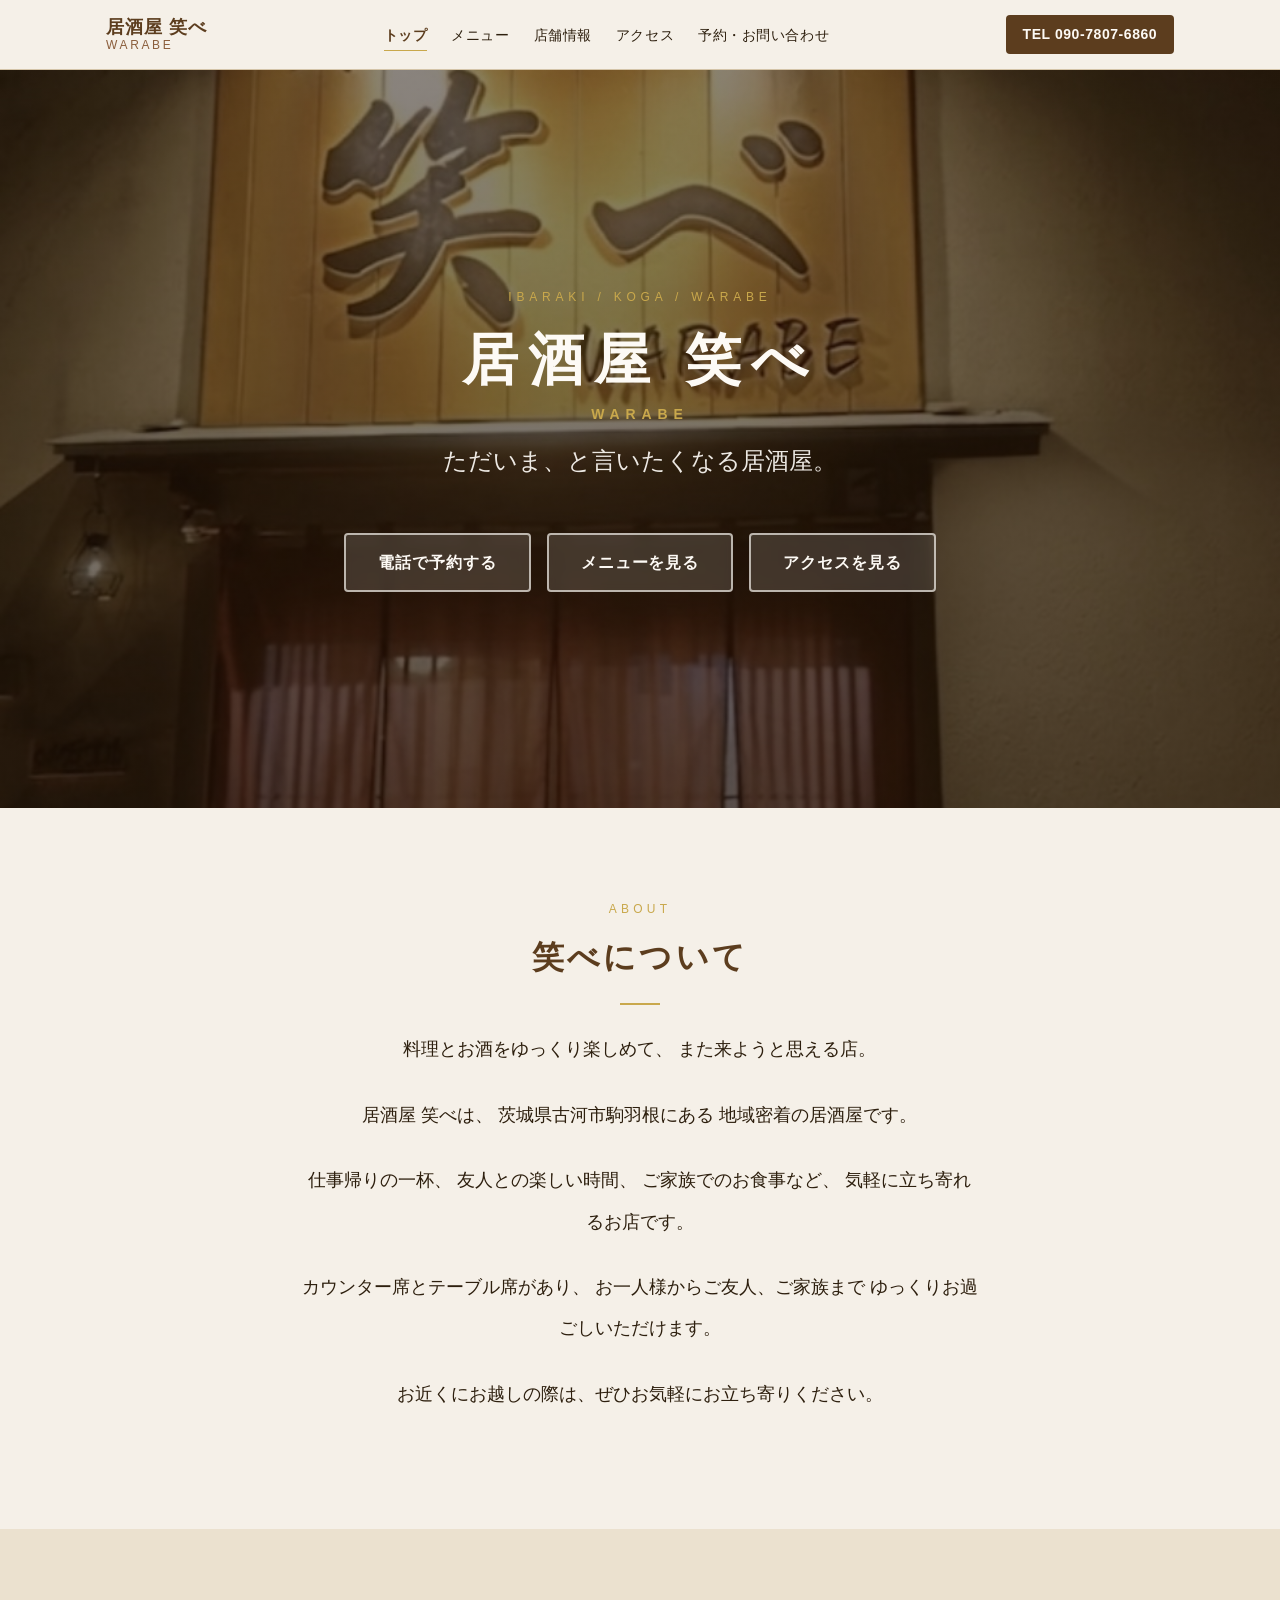
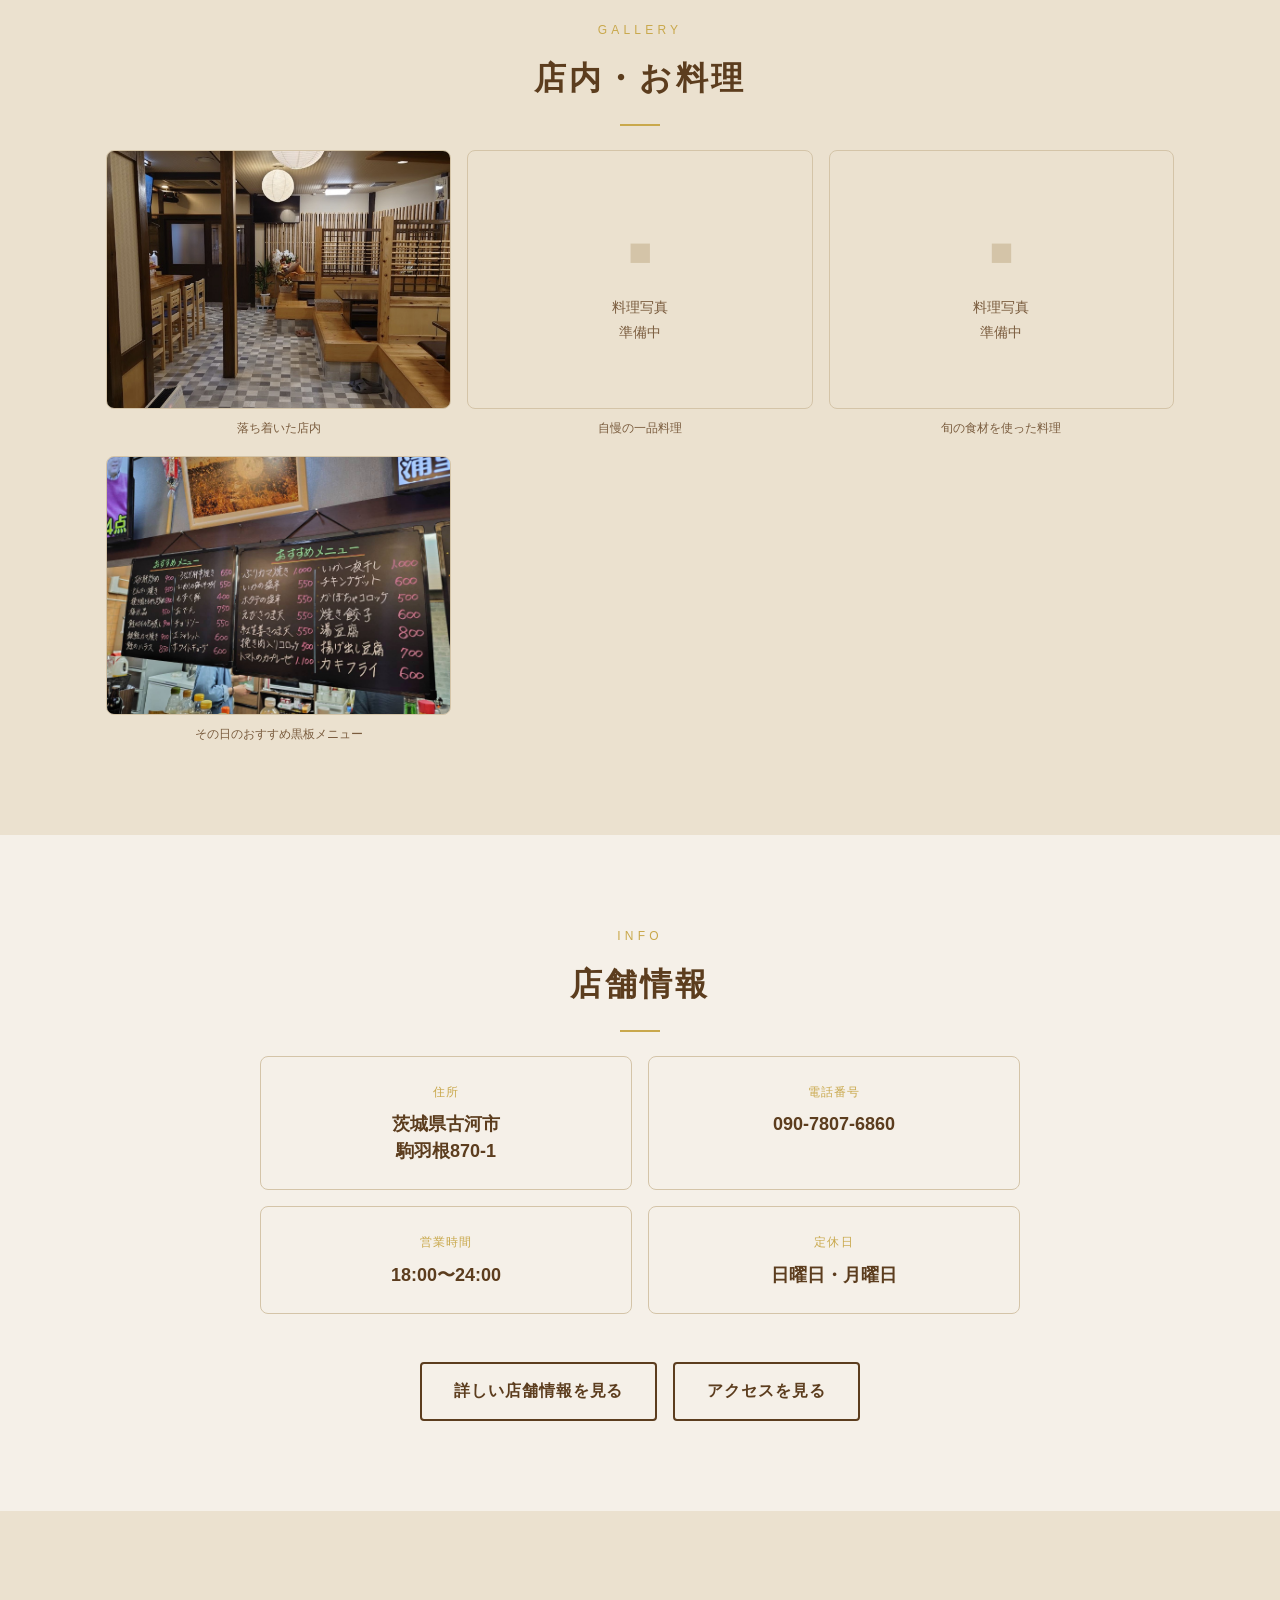
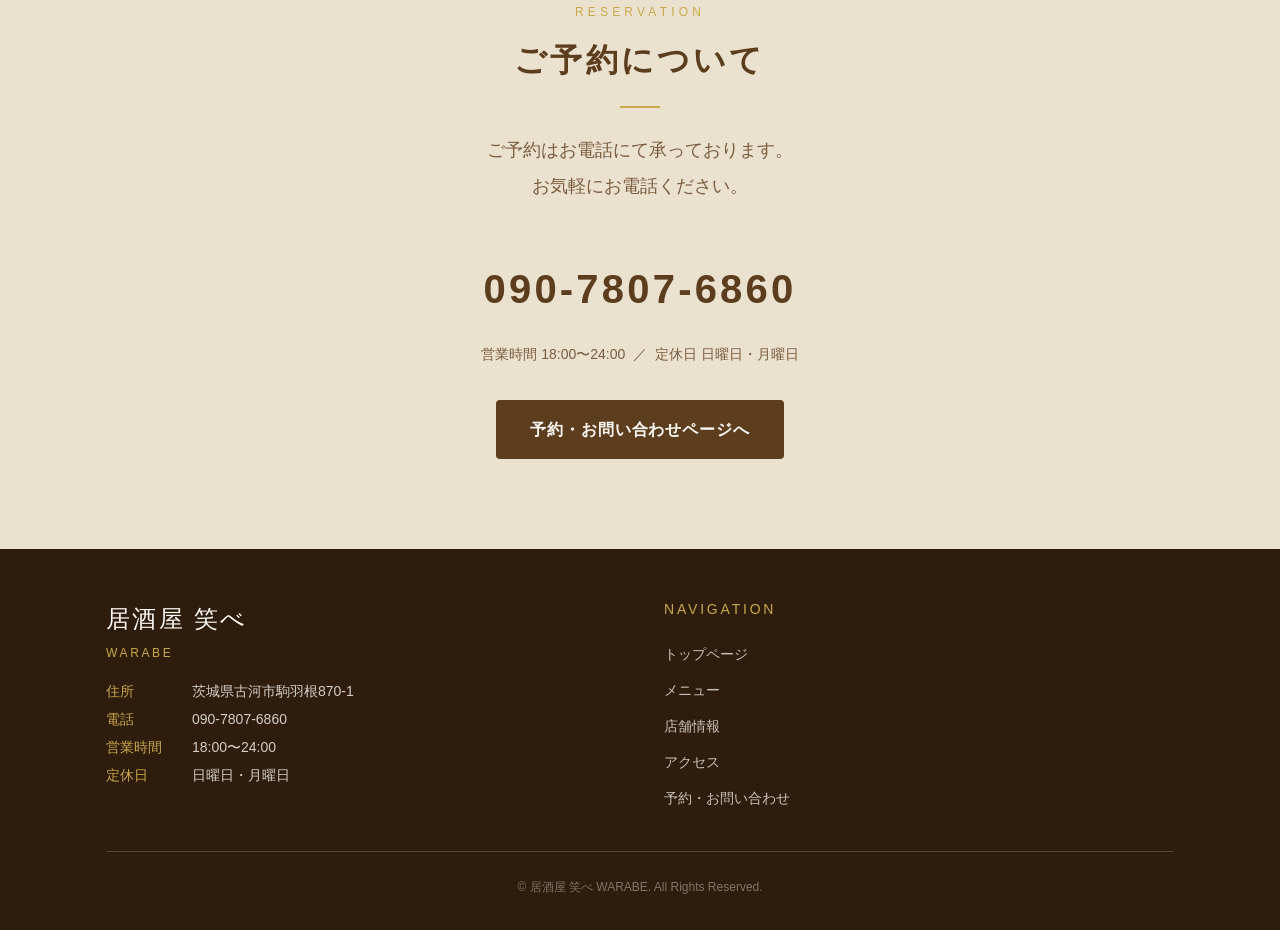
==== index.html @ 9359beca "初回コミット：居酒屋 笑べ WARABE ホームページ - index.html / menu.html / shop.html / access.html / contact.html - styl" ====
<!DOCTYPE html>
<html lang="ja">
<head>
  <meta charset="UTF-8">
  <meta name="viewport" content="width=device-width, initial-scale=1.0">
  <!-- ============================================
    【編集ポイント】SEO用の説明文（検索エンジンに表示されます）
  ============================================ -->
  <meta name="description" content="居酒屋 笑べ（WARABE）は茨城県古河市駒羽根にある地域密着型の居酒屋。ただいま、と言いたくなる、落ち着いて飲める居酒屋です。営業時間 18:00〜24:00 / 定休日 日・月">
  <title>居酒屋 笑べ WARABE｜茨城県古河市駒羽根の居酒屋</title>
  <link rel="stylesheet" href="style.css">
</head>
<body>

  <!-- ============================================
    ヘッダー（全ページ共通）
    【編集ポイント】電話番号・ナビゲーションを変える場合はここ
    ※全ページの同じ箇所も合わせて変更してください
  ============================================ -->
  <header class="site-header">
    <div class="header-inner">

      <!-- 店名ロゴ -->
      <a href="index.html" class="site-logo" aria-label="居酒屋 笑べ トップページへ">
        <span class="site-logo-name">居酒屋 笑べ</span>
        <span class="site-logo-en">WARABE</span>
      </a>

      <!-- PC用ナビゲーション -->
      <nav class="site-nav" aria-label="メインナビゲーション">
        <ul class="nav-list">
          <li><a href="index.html"   class="nav-link current">トップ</a></li>
          <li><a href="menu.html"    class="nav-link">メニュー</a></li>
          <li><a href="shop.html"    class="nav-link">店舗情報</a></li>
          <li><a href="access.html"  class="nav-link">アクセス</a></li>
          <li><a href="contact.html" class="nav-link">予約・お問い合わせ</a></li>
        </ul>
      </nav>

      <!-- PC用電話ボタン（スマホでは非表示） -->
      <a href="tel:09078076860" class="header-tel">TEL 090-7807-6860</a>

      <!-- スマホ用ハンバーガーボタン -->
      <button class="hamburger" aria-label="メニューを開く" aria-expanded="false">
        <span></span>
        <span></span>
        <span></span>
      </button>

    </div>
  </header>

  <!-- スマホ用ドロップダウンナビゲーション -->
  <nav class="mobile-nav" aria-label="スマホ用ナビゲーション">
    <ul>
      <li><a href="index.html"   class="mobile-nav-link current">トップページ</a></li>
      <li><a href="menu.html"    class="mobile-nav-link">メニュー</a></li>
      <li><a href="shop.html"    class="mobile-nav-link">店舗情報</a></li>
      <li><a href="access.html"  class="mobile-nav-link">アクセス</a></li>
      <li><a href="contact.html" class="mobile-nav-link">予約・お問い合わせ</a></li>
    </ul>
  </nav>


  <main>

    <!-- ============================================
      1. ヒーロー（メインビジュアル）
      【編集ポイント】
        - 写真は style.css の .hero の background: url('images/exterior.jpg') を変更
        - 店名は以下の h1 タグを編集
        - キャッチコピーは .hero-catch を編集
    ============================================ -->
    <section class="hero">
      <div class="hero-inner">
        <p class="hero-label">IBARAKI / KOGA / WARABE</p>

        <!-- 店名 -->
        <h1 class="hero-title">
          居酒屋 笑べ
          <span class="hero-title-en">WARABE</span>
        </h1>

        <!-- キャッチコピー -->
        <p class="hero-catch">ただいま、と言いたくなる居酒屋。</p>

        <!-- CTAボタン群 -->
        <div class="hero-btns">
          <a href="tel:09078076860" class="btn btn--hero">電話で予約する</a>
          <a href="menu.html"       class="btn btn--hero">メニューを見る</a>
          <a href="access.html"     class="btn btn--hero">アクセスを見る</a>
        </div>
      </div>
    </section>


    <!-- ============================================
      2. 紹介文
      【編集ポイント】お店の紹介文を変更する場合はここを編集してください
    ============================================ -->
    <section class="section">
      <div class="container">
        <span class="section-en">ABOUT</span>
        <h2 class="section-title">笑べについて</h2>

        <div class="intro-wrap">
          <!-- ↓ ここの文章を自由に編集してください -->
           <p>
料理とお酒をゆっくり楽しめて、
また来ようと思える店。
</p>

<p>
居酒屋 笑べは、
茨城県古河市駒羽根にある
地域密着の居酒屋です。
</p>

<p>
仕事帰りの一杯、
友人との楽しい時間、
ご家族でのお食事など、
気軽に立ち寄れるお店です。
</p>

<p>
カウンター席とテーブル席があり、
お一人様からご友人、ご家族まで
ゆっくりお過ごしいただけます。
</p>

<p>
お近くにお越しの際は、ぜひお気軽にお立ち寄りください。
</p>  <!-- ↑ 紹介文ここまで -->
        </div>
      </div>
    </section>


    <!-- ============================================
      3. 店内・料理写真ギャラリー
      【編集ポイント】
        - images フォルダの画像ファイルを差し替えると写真が更新されます
        - 写真を追加する場合は <div class="gallery-item"> ブロックをコピーして追加
        - 削除する場合は <div class="gallery-item"> ブロックごと削除
        - 写真がない場合も「準備中」表示でレイアウトは崩れません
    ============================================ -->
    <section class="section section--alt">
      <div class="container">
        <span class="section-en">GALLERY</span>
        <h2 class="section-title">店内・お料理</h2>

        <div class="gallery-grid">

          <!-- 写真1：店内（interior.jpg を差し替えてください） -->
          <div class="gallery-item">
            <div class="img-wrap">
              <img src="images/interior.jpg" alt="店内の様子" loading="lazy">
              <div class="img-placeholder">
                <div class="img-placeholder-icon">&#9632;</div>
                <p>店内写真<br>準備中</p>
              </div>
            </div>
            <p class="gallery-caption">落ち着いた店内</p>
          </div>

          <!-- 写真2：料理（food1.jpg を差し替えてください） -->
          <div class="gallery-item">
            <div class="img-wrap">
              <img src="images/food1.jpg" alt="料理の一例" loading="lazy">
              <div class="img-placeholder">
                <div class="img-placeholder-icon">&#9632;</div>
                <p>料理写真<br>準備中</p>
              </div>
            </div>
            <p class="gallery-caption">自慢の一品料理</p>
          </div>

          <!-- 写真3：料理（food2.jpg を差し替えてください） -->
          <div class="gallery-item">
            <div class="img-wrap">
              <img src="images/food2.jpg" alt="料理の一例" loading="lazy">
              <div class="img-placeholder">
                <div class="img-placeholder-icon">&#9632;</div>
                <p>料理写真<br>準備中</p>
              </div>
            </div>
            <p class="gallery-caption">旬の食材を使った料理</p>
          </div>

          <!-- 写真4：黒板メニュー（blackboard.jpg を差し替えてください） -->
          <div class="gallery-item">
            <div class="img-wrap">
              <img src="images/blackboard.jpg" alt="黒板メニュー" loading="lazy">
              <div class="img-placeholder">
                <div class="img-placeholder-icon">&#9632;</div>
                <p>黒板メニュー写真<br>準備中</p>
              </div>
            </div>
            <p class="gallery-caption">その日のおすすめ黒板メニュー</p>
          </div>

          <!--
            【写真を追加する場合】
            以下をコピーして使ってください：

            <div class="gallery-item">
              <div class="img-wrap">
                <img src="images/ファイル名.jpg" alt="説明文" loading="lazy">
                <div class="img-placeholder">
                  <div class="img-placeholder-icon">&#9632;</div>
                  <p>準備中</p>
                </div>
              </div>
              <p class="gallery-caption">キャプション</p>
            </div>
          -->

        </div><!-- /gallery-grid -->
      </div>
    </section>


    <!-- ============================================
      4. 店舗情報の概要
      【編集ポイント】営業時間・定休日などを変更する場合はここ
    ============================================ -->
    <section class="section">
      <div class="container">
        <span class="section-en">INFO</span>
        <h2 class="section-title">店舗情報</h2>

        <div class="overview-grid">
          <div class="overview-card">
            <p class="overview-card-label">住所</p>
            <p class="overview-card-value">茨城県古河市<br>駒羽根870-1</p>
          </div>
          <div class="overview-card">
            <p class="overview-card-label">電話番号</p>
            <p class="overview-card-value">090-7807-6860</p>
          </div>
          <div class="overview-card">
            <p class="overview-card-label">営業時間</p>
            <p class="overview-card-value">18:00〜24:00</p>
          </div>
          <div class="overview-card">
            <p class="overview-card-label">定休日</p>
            <p class="overview-card-value">日曜日・月曜日</p>
          </div>
        </div>

        <div class="btn-group">
          <a href="shop.html"   class="btn btn--outline">詳しい店舗情報を見る</a>
          <a href="access.html" class="btn btn--outline">アクセスを見る</a>
        </div>
      </div>
    </section>


    <!-- ============================================
      5. 予約導線
    ============================================ -->
    <section class="section section--alt">
      <div class="container">
        <div class="cta-box">
          <span class="section-en">RESERVATION</span>
          <h2 class="section-title">ご予約について</h2>
          <p class="section-lead">ご予約はお電話にて承っております。<br>お気軽にお電話ください。</p>

          <!-- 電話番号（タップで発信） -->
          <p class="cta-tel-number">
            <a href="tel:09078076860">090-7807-6860</a>
          </p>
          <p class="cta-note">
            営業時間 18:00〜24:00 &nbsp;／&nbsp; 定休日 日曜日・月曜日
          </p>

          <a href="contact.html" class="btn btn--primary">予約・お問い合わせページへ</a>
        </div>
      </div>
    </section>

  </main>


  <!-- ============================================
    フッター（全ページ共通）
    【編集ポイント】店舗情報を変える場合はここを編集
    ※全ページの同じ箇所も合わせて変更してください
  ============================================ -->
  <footer class="site-footer">
    <div class="container">
      <div class="footer-inner">

        <!-- 店名・店舗情報 -->
        <div>
          <p class="footer-logo">
            居酒屋 笑べ
            <span class="footer-logo-en">WARABE</span>
          </p>
          <!-- 【編集ポイント】店舗情報の変更はここ -->
          <ul class="footer-info">
            <li>
              <span class="footer-info-label">住所</span>
              <span>茨城県古河市駒羽根870-1</span>
            </li>
            <li>
              <span class="footer-info-label">電話</span>
              <span>
                <a href="tel:09078076860" style="color: rgba(253,250,245,0.8);">090-7807-6860</a>
              </span>
            </li>
            <li>
              <span class="footer-info-label">営業時間</span>
              <span>18:00〜24:00</span>
            </li>
            <li>
              <span class="footer-info-label">定休日</span>
              <span>日曜日・月曜日</span>
            </li>
          </ul>
        </div>

        <!-- フッターナビゲーション -->
        <div>
          <p class="footer-nav-title">NAVIGATION</p>
          <ul class="footer-nav-list">
            <li><a href="index.html">トップページ</a></li>
            <li><a href="menu.html">メニュー</a></li>
            <li><a href="shop.html">店舗情報</a></li>
            <li><a href="access.html">アクセス</a></li>
            <li><a href="contact.html">予約・お問い合わせ</a></li>
          </ul>
        </div>

      </div><!-- /footer-inner -->
      <p class="footer-copy">&copy; 居酒屋 笑べ WARABE. All Rights Reserved.</p>
    </div>
  </footer>


  <!-- ============================================
    スマホ用固定電話ボタン（画面下部に常時表示）
    【編集ポイント】電話番号を変更する場合は href="tel:数字" も変更
  ============================================ -->
  <div class="phone-bar">
    <a href="tel:09078076860">電話で予約する &nbsp; 090-7807-6860</a>
  </div>

  <script src="script.js"></script>
</body>
</html>
---- style.css ----
/* ============================================
   居酒屋 笑べ WARABE - 共通スタイルシート
   style.css
   ============================================

   目次：
    1. CSS変数（色・フォント・余白） ← ここを変えると全体に反映
    2. リセット・ベーススタイル
    3. 共通レイアウト（container, section）
    4. セクションタイトル
    5. ヘッダー
    6. PC用ナビゲーション
    7. ハンバーガーメニュー（スマホ）
    8. フッター
    9. スマホ用固定電話ボタン
   10. ページヒーロー（各ページ上部）
   11. ボタン
   12. 画像ラッパー・ギャラリー
   13. トップページ専用スタイル
   14. メニューページ専用スタイル
   15. 店舗情報ページ専用スタイル
   16. アクセスページ専用スタイル
   17. 予約ページ専用スタイル
   18. ユーティリティ
   ============================================ */


/* ============================================
   1. CSS変数
   ここの値を変えるとサイト全体の色・フォントが変わります
   ============================================ */
:root {
  /* ---- 色 ---- */
  --bg-primary: #f5f0e8;
  /* メイン背景：和紙ベージュ */
  --bg-secondary: #ebe1cf;
  /* サブ背景：やや濃いベージュ */
  --bg-dark: #2e1c0c;
  /* ダーク背景（フッターなど） */
  --color-main: #5c3d1e;
  /* メインカラー：濃い木目ブラウン */
  --color-sub: #8b5e3c;
  /* サブカラー：やや明るい茶色 */
  --color-accent: #c9a84c;
  /* アクセント：控えめな金色 */
  --color-text: #2d1f0e;
  /* 本文テキスト：濃茶 */
  --color-muted: #7a5c3e;
  /* サブテキスト：落ち着いた茶色 */
  --color-white: #fdfaf5;
  /* オフホワイト */
  --color-border: #d4c4a8;
  /* ボーダー：薄い茶色 */

  /* ---- フォント ---- */
  --font-serif: 'Hiragino Mincho ProN', 'Yu Mincho', 'YuMincho', 'MS Mincho', Georgia, serif;
  --font-sans: 'Hiragino Kaku Gothic ProN', 'Yu Gothic', 'YuGothic', 'MS Gothic', sans-serif;

  /* ---- フォントサイズ ---- */
  --fs-xs: 0.75rem;
  /* 12px */
  --fs-sm: 0.875rem;
  /* 14px */
  --fs-base: 1rem;
  /* 16px */
  --fs-md: 1.125rem;
  /* 18px */
  --fs-lg: 1.25rem;
  /* 20px */
  --fs-xl: 1.5rem;
  /* 24px */
  --fs-2xl: 2rem;
  /* 32px */
  --fs-3xl: 2.5rem;
  /* 40px */

  /* ---- 余白 ---- */
  --sp-xs: 0.5rem;
  /*  8px */
  --sp-sm: 1rem;
  /* 16px */
  --sp-md: 1.5rem;
  /* 24px */
  --sp-lg: 2rem;
  /* 32px */
  --sp-xl: 3rem;
  /* 48px */
  --sp-2xl: 5rem;
  /* 80px */

  /* ---- その他 ---- */
  --radius: 4px;
  --radius-md: 8px;
  --shadow: 0 2px 12px rgba(92, 61, 30, 0.12);
  --shadow-lg: 0 4px 24px rgba(92, 61, 30, 0.20);
  --transition: 0.3s ease;
  --container: 1100px;
  --header-h: 70px;
}


/* ============================================
   2. リセット・ベーススタイル
   ============================================ */
*,
*::before,
*::after {
  box-sizing: border-box;
  margin: 0;
  padding: 0;
}

html {
  font-size: 16px;
  scroll-behavior: smooth;
}

body {
  font-family: var(--font-sans);
  font-size: var(--fs-base);
  line-height: 1.85;
  color: var(--color-text);
  background-color: var(--bg-primary);
  /* スマホ固定バー分の余白 */
  padding-bottom: 60px;
}

a {
  color: var(--color-main);
  text-decoration: none;
  transition: color var(--transition);
}

a:hover {
  color: var(--color-sub);
}

img {
  max-width: 100%;
  height: auto;
  display: block;
}

ul,
ol {
  list-style: none;
}

/* PCでは固定バー余白を解除 */
@media (min-width: 769px) {
  body {
    padding-bottom: 0;
  }
}


/* ============================================
   3. 共通レイアウト
   ============================================ */
.container {
  max-width: var(--container);
  margin: 0 auto;
  padding: 0 var(--sp-sm);
}

/* セクション共通 */
.section {
  padding: 90px 0;
}

.section--alt {
  background-color: var(--bg-secondary);
}

.intro-wrap p {
  margin-bottom: 18px;
}

/* ============================================
   4. セクションタイトル
   ============================================ */
/* 英語サブタイトル（タイトルの上に表示） */
.section-en {
  display: block;
  font-family: var(--font-sans);
  font-size: var(--fs-xs);
  color: var(--color-accent);
  letter-spacing: 0.35em;
  text-transform: uppercase;
  text-align: center;
  margin-bottom: var(--sp-xs);
}

.section-title {
  font-family: var(--font-serif);
  font-size: var(--fs-2xl);
  color: var(--color-main);
  text-align: center;
  letter-spacing: 0.1em;
  margin-bottom: var(--sp-md);
}

/* タイトル下の金色ライン */
.section-title::after {
  content: '';
  display: block;
  width: 40px;
  height: 2px;
  background-color: var(--color-accent);
  margin: var(--sp-sm) auto 0;
}

.section-lead {
  text-align: center;
  font-size: var(--fs-md);
  color: var(--color-muted);
  line-height: 2;
  margin-bottom: var(--sp-xl);
}


/* ============================================
   5. ヘッダー
   ============================================ */
.site-header {
  position: sticky;
  top: 0;
  z-index: 100;
  background-color: var(--bg-primary);
  border-bottom: 1px solid var(--color-border);
  height: var(--header-h);
  display: flex;
  align-items: center;
  transition: box-shadow var(--transition);
}

.site-header.scrolled {
  box-shadow: var(--shadow);
}

.header-inner {
  display: flex;
  align-items: center;
  justify-content: space-between;
  gap: var(--sp-sm);
  width: 100%;
  max-width: var(--container);
  margin: 0 auto;
  padding: 0 var(--sp-sm);
}

/* ロゴ・店名 */
.site-logo {
  display: flex;
  flex-direction: column;
  line-height: 1.2;
}

.site-logo-name {
  font-family: var(--font-serif);
  font-size: var(--fs-md);
  color: var(--color-main);
  font-weight: 700;
  letter-spacing: 0.06em;
}

.site-logo-en {
  font-size: var(--fs-xs);
  color: var(--color-sub);
  letter-spacing: 0.22em;
}

/* ヘッダー内電話ボタン（PC用） */
.header-tel {
  display: none;
  background-color: var(--color-main);
  color: var(--color-white) !important;
  padding: 0.5em 1.2em;
  border-radius: var(--radius);
  font-size: var(--fs-sm);
  font-weight: bold;
  letter-spacing: 0.04em;
  white-space: nowrap;
  transition: background-color var(--transition);
}

.header-tel:hover {
  background-color: var(--color-sub);
  color: var(--color-white) !important;
}

@media (min-width: 769px) {
  .header-tel {
    display: inline-block;
  }
}


/* ============================================
   6. PC用ナビゲーション
   ============================================ */
.site-nav {
  display: none;
}

.nav-list {
  display: flex;
  gap: var(--sp-md);
  align-items: center;
}

.nav-link {
  font-size: var(--fs-sm);
  color: var(--color-text);
  padding: var(--sp-xs) 0;
  letter-spacing: 0.04em;
  position: relative;
}

/* ホバー下線 */
.nav-link::after {
  content: '';
  position: absolute;
  bottom: 0;
  left: 0;
  width: 0;
  height: 1px;
  background-color: var(--color-accent);
  transition: width var(--transition);
}

.nav-link:hover::after,
.nav-link.current::after {
  width: 100%;
}

.nav-link.current {
  color: var(--color-main);
  font-weight: bold;
}

@media (min-width: 769px) {
  .site-nav {
    display: block;
  }
}


/* ============================================
   7. ハンバーガーメニュー（スマホ）
   ============================================ */
.hamburger {
  display: flex;
  flex-direction: column;
  gap: 5px;
  background: none;
  border: none;
  cursor: pointer;
  padding: var(--sp-xs);
  flex-shrink: 0;
}

.hamburger span {
  display: block;
  width: 24px;
  height: 2px;
  background-color: var(--color-main);
  transition: all var(--transition);
}

/* × アイコン（開いているとき） */
.hamburger.is-open span:nth-child(1) {
  transform: translateY(7px) rotate(45deg);
}

.hamburger.is-open span:nth-child(2) {
  opacity: 0;
}

.hamburger.is-open span:nth-child(3) {
  transform: translateY(-7px) rotate(-45deg);
}

/* スマホドロップダウンメニュー */
.mobile-nav {
  display: none;
  position: fixed;
  top: var(--header-h);
  left: 0;
  right: 0;
  background-color: var(--bg-primary);
  border-bottom: 1px solid var(--color-border);
  z-index: 99;
  box-shadow: var(--shadow);
}

.mobile-nav.is-open {
  display: block;
}

.mobile-nav-link {
  display: block;
  padding: var(--sp-sm) var(--sp-lg);
  color: var(--color-text);
  font-size: var(--fs-md);
  border-bottom: 1px solid var(--color-border);
  letter-spacing: 0.04em;
}

.mobile-nav-link:hover,
.mobile-nav-link.current {
  background-color: var(--bg-secondary);
  color: var(--color-main);
}

/* PC非表示 */
@media (min-width: 769px) {
  .hamburger {
    display: none;
  }

  .mobile-nav {
    display: none !important;
  }
}


/* ============================================
   8. フッター
   ============================================ */
.site-footer {
  background-color: var(--bg-dark);
  color: var(--color-white);
  padding: var(--sp-xl) 0 var(--sp-lg);
}

.footer-inner {
  display: grid;
  grid-template-columns: 1fr;
  gap: var(--sp-xl);
  margin-bottom: var(--sp-lg);
}

@media (min-width: 769px) {
  .footer-inner {
    grid-template-columns: 1fr 1fr;
  }
}

.footer-logo {
  font-family: var(--font-serif);
  font-size: var(--fs-xl);
  color: var(--color-white);
  margin-bottom: var(--sp-sm);
  letter-spacing: 0.1em;
}

.footer-logo-en {
  display: block;
  font-family: var(--font-sans);
  font-size: var(--fs-xs);
  color: var(--color-accent);
  letter-spacing: 0.22em;
  margin-bottom: var(--sp-sm);
}

.footer-info {
  padding: 0;
}

.footer-info li {
  display: flex;
  gap: var(--sp-sm);
  margin-bottom: 0.4em;
  font-size: var(--fs-sm);
  color: rgba(253, 250, 245, 0.8);
  line-height: 1.6;
}

.footer-info-label {
  color: var(--color-accent);
  white-space: nowrap;
  min-width: 5em;
}

.footer-nav-title {
  font-size: var(--fs-sm);
  color: var(--color-accent);
  letter-spacing: 0.2em;
  margin-bottom: var(--sp-sm);
}

.footer-nav-list li {
  margin-bottom: 0.4em;
}

.footer-nav-list a {
  color: rgba(253, 250, 245, 0.75);
  font-size: var(--fs-sm);
}

.footer-nav-list a:hover {
  color: var(--color-accent);
}

.footer-copy {
  border-top: 1px solid rgba(212, 196, 168, 0.25);
  padding-top: var(--sp-md);
  text-align: center;
  font-size: var(--fs-xs);
  color: rgba(253, 250, 245, 0.4);
}


/* ============================================
   9. スマホ用固定電話ボタン（画面下に常時表示）
   ============================================ */
.phone-bar {
  position: fixed;
  bottom: 0;
  left: 0;
  right: 0;
  z-index: 100;
  background-color: var(--color-main);
  padding: 0.9rem var(--sp-sm);
  display: flex;
  align-items: center;
  justify-content: center;
}

.phone-bar a {
  color: var(--color-white);
  font-size: var(--fs-md);
  font-weight: bold;
  letter-spacing: 0.05em;
}

.phone-bar a:hover {
  color: var(--color-white);
  opacity: 0.88;
}

/* PCでは非表示 */
@media (min-width: 769px) {
  .phone-bar {
    display: none;
  }
}


/* ============================================
  10. ページヒーロー（各ページ上部の帯）
   ============================================ */
.page-hero {
  background-color: var(--bg-secondary);
  padding: var(--sp-xl) 0;
  text-align: center;
  border-bottom: 2px solid var(--color-border);
  position: relative;
  overflow: hidden;
}

/* 和紙っぽいパターン装飾 */
.page-hero::before {
  content: '';
  position: absolute;
  inset: 0;
  background: repeating-linear-gradient(45deg,
      transparent,
      transparent 12px,
      rgba(92, 61, 30, 0.025) 12px,
      rgba(92, 61, 30, 0.025) 13px);
  pointer-events: none;
}

.page-hero-title {
  font-family: var(--font-serif);
  font-size: var(--fs-3xl);
  color: var(--color-main);
  letter-spacing: 0.1em;
  position: relative;
}

.page-hero-en {
  display: block;
  font-size: var(--fs-sm);
  color: var(--color-accent);
  letter-spacing: 0.35em;
  text-transform: uppercase;
  margin-top: var(--sp-xs);
  position: relative;
}

@media (max-width: 480px) {
  .page-hero-title {
    font-size: var(--fs-2xl);
  }
}


/* ============================================
  11. ボタン
   ============================================ */
.btn {
  display: inline-block;
  padding: 0.8em 2em;
  border: 2px solid transparent;
  border-radius: var(--radius);
  font-size: var(--fs-base);
  font-weight: bold;
  letter-spacing: 0.06em;
  text-align: center;
  transition: all var(--transition);
  cursor: pointer;
  min-width: 160px;
}

/* 塗りつぶしボタン */
.btn--primary {
  background-color: var(--color-main);
  color: var(--color-white);
  border-color: var(--color-main);
}

.btn--primary:hover {
  background-color: var(--color-sub);
  border-color: var(--color-sub);
  color: var(--color-white);
}

/* アウトラインボタン */
.btn--outline {
  background-color: transparent;
  color: var(--color-main);
  border-color: var(--color-main);
}

.btn--outline:hover {
  background-color: var(--color-main);
  color: var(--color-white);
}

/* 電話ボタン（ページ内） */
.btn--tel {
  background-color: var(--color-sub);
  color: var(--color-white);
  border-color: var(--color-sub);
  font-size: var(--fs-lg);
  padding: 0.8em 2.5em;
}

.btn--tel:hover {
  background-color: var(--color-main);
  border-color: var(--color-main);
  color: var(--color-white);
}

/* ヒーロー用半透明ボタン */
.btn--hero {
  background-color: rgba(253, 250, 245, 0.15);
  border-color: rgba(253, 250, 245, 0.65);
  color: var(--color-white);
  backdrop-filter: blur(4px);
}

.btn--hero:hover {
  background-color: var(--color-white);
  color: var(--color-main);
  border-color: var(--color-white);
}

/* ボタングループ */
.btn-group {
  display: flex;
  flex-wrap: wrap;
  gap: var(--sp-sm);
  justify-content: center;
  margin-top: var(--sp-xl);
}


/* ============================================
  12. 画像ラッパー・ギャラリー
   ============================================ */

/*
  .img-wrap は画像コンテナです。
  - 画像が未設定・読み込み失敗のときはプレースホルダーが表示されます
  - 画像が読み込まれると上に重なってプレースホルダーが隠れます
*/
.img-wrap {
  background-color: var(--bg-secondary);
  border: 1px solid var(--color-border);
  border-radius: var(--radius);
  overflow: hidden;
  position: relative;
  min-height: 200px;
  display: flex;
  align-items: center;
  justify-content: center;
}

/* 画像本体（position:absolute で全面に広がる） */
.img-wrap img {
  position: absolute;
  inset: 0;
  width: 100%;
  height: 100%;
  object-fit: cover;
  transition: transform 0.4s ease;
}

/* 画像が存在しない・読み込み中のプレースホルダー */
.img-placeholder {
  text-align: center;
  color: var(--color-muted);
  font-size: var(--fs-sm);
  padding: var(--sp-lg);
  line-height: 1.8;
  position: relative;
  z-index: 0;
  pointer-events: none;
}

.img-placeholder-icon {
  font-size: 2.5rem;
  color: var(--color-border);
  margin-bottom: var(--sp-xs);
}

/* 画像ロード成功時は img が前面を覆う → プレースホルダーは自動的に隠れる */

/* ギャラリーグリッド */
.gallery-grid {
  display: grid;
  grid-template-columns: repeat(2, 1fr);
  gap: var(--sp-sm);
}

@media (min-width: 769px) {
  .gallery-grid {
    grid-template-columns: repeat(3, 1fr);
  }
}

.gallery-item .img-wrap {
  aspect-ratio: 4 / 3;
  min-height: unset;
  border-radius: var(--radius-md);
}

.gallery-item .img-wrap:hover img {
  transform: scale(1.04);
}

.gallery-caption {
  font-size: var(--fs-xs);
  color: var(--color-muted);
  text-align: center;
  margin-top: var(--sp-xs);
}


/* ============================================
  13. トップページ専用スタイル
   ============================================ */

/* --- ヒーロー（メインビジュアル） --- */
.hero {
  position: relative;
  min-height: 82vh;
  display: flex;
  align-items: center;
  justify-content: center;
  text-align: center;
  overflow: hidden;
  /*
    【編集ポイント】images/exterior.jpg を差し替えると背景写真が変わります
    画像がない場合は濃い茶色の背景が表示されます
  */
  background:
    linear-gradient(to bottom, rgba(30, 18, 6, 0.52) 0%, rgba(30, 18, 6, 0.65) 100%),
    url('images/exterior.jpg') center / cover no-repeat;
  background-color: var(--color-main);
  /* 画像なしのフォールバック */
}

.hero-inner {
  position: relative;
  z-index: 1;
  padding: var(--sp-xl) var(--sp-sm);
  color: var(--color-white);
}

.hero-label {
  font-size: var(--fs-xs);
  letter-spacing: 0.4em;
  color: var(--color-accent);
  margin-bottom: var(--sp-sm);
  text-transform: uppercase;
}

.hero-title {
  font-family: var(--font-serif);
  font-size: clamp(2rem, 6vw, 3.5rem);
  color: var(--color-white);
  letter-spacing: 0.18em;
  line-height: 1.3;
  margin-bottom: var(--sp-sm);
}

.hero-title-en {
  display: block;
  font-family: var(--font-sans);
  font-size: var(--fs-sm);
  color: var(--color-accent);
  letter-spacing: 0.42em;
  margin-top: var(--sp-xs);
}

.hero-catch {
  font-family: var(--font-serif);
  font-size: clamp(1rem, 3vw, 1.5rem);
  color: rgba(253, 250, 245, 0.92);
  margin-bottom: var(--sp-xl);
  line-height: 1.9;
}

.hero-btns {
  display: flex;
  flex-wrap: wrap;
  gap: var(--sp-sm);
  justify-content: center;
}

/* --- 紹介文 --- */
.intro-wrap {
  max-width: 680px;
  margin: 0 auto;
}

.intro-wrap p {
  font-size: var(--fs-md);
  color: var(--color-text);
  line-height: 2.3;
  margin-bottom: var(--sp-md);
  text-align: center;
}

/* --- 店舗概要カード（トップ） --- */
.overview-grid {
  display: grid;
  grid-template-columns: 1fr 1fr;
  gap: var(--sp-sm);
  max-width: 760px;
  margin: 0 auto;
}

@media (min-width: 600px) {
  .overview-grid {
    grid-template-columns: repeat(2, 1fr);
  }
}

.overview-card {
  background-color: var(--bg-primary);
  border: 1px solid var(--color-border);
  border-radius: var(--radius-md);
  padding: var(--sp-md);
  text-align: center;
}

.overview-card-label {
  font-size: var(--fs-xs);
  color: var(--color-accent);
  letter-spacing: 0.1em;
  margin-bottom: var(--sp-xs);
}

.overview-card-value {
  font-size: var(--fs-md);
  color: var(--color-main);
  font-weight: bold;
  line-height: 1.5;
}

/* --- 予約CTAボックス（トップ） --- */
.cta-box {
  text-align: center;
}

.cta-tel-number {
  font-size: clamp(1.8rem, 5vw, 2.5rem);
  font-weight: bold;
  color: var(--color-main);
  letter-spacing: 0.08em;
  margin: var(--sp-md) 0 var(--sp-sm);
}

.cta-tel-number a {
  color: var(--color-main);
}

.cta-tel-number a:hover {
  color: var(--color-sub);
}

.cta-note {
  font-size: var(--fs-sm);
  color: var(--color-muted);
  margin-bottom: var(--sp-lg);
}


/* ============================================
  14. メニューページ専用スタイル
   ============================================ */

/* メモ書き（注意事項など） */
.menu-note {
  background-color: var(--bg-secondary);
  border-left: 3px solid var(--color-accent);
  padding: var(--sp-sm) var(--sp-md);
  font-size: var(--fs-sm);
  color: var(--color-muted);
  margin-bottom: var(--sp-xl);
  border-radius: 0 var(--radius) var(--radius) 0;
  line-height: 1.8;
}

/* カテゴリセクション */
.menu-section {
  margin-bottom: var(--sp-2xl);
}

.menu-cat-title {
  font-family: var(--font-serif);
  font-size: var(--fs-xl);
  color: var(--color-main);
  border-bottom: 2px solid var(--color-accent);
  padding-bottom: var(--sp-xs);
  margin-bottom: var(--sp-md);
  letter-spacing: 0.12em;
}

.menu-cat-en {
  font-family: var(--font-sans);
  font-size: var(--fs-xs);
  color: var(--color-muted);
  font-weight: normal;
  letter-spacing: 0.2em;
  margin-left: var(--sp-sm);
}

/* メニューリスト */
.menu-list {
  padding: 0;
}

/*
  【メニュー編集のポイント】
  <li class="menu-item"> を1行コピーして追加できます
  削除は <li> 行ごと消してください
*/
.menu-item {
  display: flex;
  justify-content: space-between;
  align-items: baseline;
  padding: 0.55em 0;
  border-bottom: 1px dotted var(--color-border);
  gap: var(--sp-sm);
}

.menu-item:last-child {
  border-bottom: none;
}

.menu-name {
  font-size: var(--fs-base);
  color: var(--color-text);
  flex: 1;
}

.menu-price {
  font-size: var(--fs-base);
  color: var(--color-sub);
  font-weight: bold;
  white-space: nowrap;
}

/* ドリンクページのグループラベル（ボトル酒など） */
.menu-group-label {
  font-size: var(--fs-sm);
  color: var(--color-accent);
  font-weight: bold;
  letter-spacing: 0.1em;
  padding: var(--sp-sm) 0 var(--sp-xs);
  display: block;
}


/* ============================================
  15. 店舗情報ページ専用スタイル
   ============================================ */

/* 店舗情報テーブル */
.shop-table {
  width: 100%;
  border-collapse: collapse;
  margin-bottom: var(--sp-xl);
}

.shop-table th,
.shop-table td {
  padding: var(--sp-sm) var(--sp-md);
  border-bottom: 1px solid var(--color-border);
  text-align: left;
  vertical-align: top;
  font-size: var(--fs-base);
  line-height: 1.8;
}

.shop-table th {
  width: 35%;
  background-color: var(--bg-secondary);
  color: var(--color-accent);
  font-weight: bold;
  white-space: nowrap;
  font-size: var(--fs-sm);
  letter-spacing: 0.06em;
}

.shop-table td {
  color: var(--color-text);
}

@media (max-width: 480px) {
  .shop-table th {
    width: 38%;
    font-size: var(--fs-xs);
    padding: var(--sp-xs) var(--sp-sm);
  }

  .shop-table td {
    font-size: var(--fs-sm);
    padding: var(--sp-xs) var(--sp-sm);
  }
}

/* 設備カードグリッド */
.facility-grid {
  display: grid;
  grid-template-columns: repeat(2, 1fr);
  gap: var(--sp-sm);
  margin-bottom: var(--sp-xl);
}

@media (min-width: 600px) {
  .facility-grid {
    grid-template-columns: repeat(3, 1fr);
  }
}

.facility-card {
  background-color: var(--bg-primary);
  border: 1px solid var(--color-border);
  border-radius: var(--radius-md);
  padding: var(--sp-md);
  text-align: center;
}

.facility-icon {
  font-size: 2rem;
  margin-bottom: var(--sp-xs);
  line-height: 1;
}

.facility-name {
  font-size: var(--fs-sm);
  color: var(--color-text);
  font-weight: bold;
  margin-bottom: 0.2em;
}

.facility-note {
  font-size: var(--fs-xs);
  color: var(--color-muted);
}

/* 特記事項ボックス */
.special-box {
  background-color: var(--bg-secondary);
  border: 1px solid var(--color-border);
  border-radius: var(--radius-md);
  padding: var(--sp-lg) var(--sp-xl);
}

.special-box-title {
  font-family: var(--font-serif);
  font-size: var(--fs-lg);
  color: var(--color-main);
  margin-bottom: var(--sp-sm);
  padding-bottom: var(--sp-xs);
  border-bottom: 1px solid var(--color-border);
}

.special-box p {
  font-size: var(--fs-base);
  color: var(--color-text);
  line-height: 2;
}


/* ============================================
  16. アクセスページ専用スタイル
   ============================================ */
.address-box {
  background-color: var(--bg-secondary);
  border: 1px solid var(--color-border);
  border-radius: var(--radius-md);
  padding: var(--sp-xl);
  text-align: center;
  margin-bottom: var(--sp-xl);
}

.address-label {
  font-size: var(--fs-xs);
  color: var(--color-accent);
  letter-spacing: 0.2em;
  margin-bottom: var(--sp-xs);
}

.address-text {
  font-family: var(--font-serif);
  font-size: var(--fs-xl);
  color: var(--color-main);
  line-height: 1.6;
}

/* Googleマップ埋め込みエリア */
.map-wrap {
  background-color: var(--bg-secondary);
  border: 1px solid var(--color-border);
  border-radius: var(--radius-md);
  overflow: hidden;
  min-height: 400px;
  margin-bottom: var(--sp-xl);
  display: flex;
  align-items: center;
  justify-content: center;
}

.map-wrap iframe {
  width: 100%;
  height: 400px;
  display: block;
  border: none;
}

.map-placeholder {
  text-align: center;
  color: var(--color-muted);
  padding: var(--sp-xl);
  line-height: 2;
}

.map-placeholder p {
  margin-bottom: var(--sp-sm);
}

.access-text {
  max-width: 680px;
  margin: 0 auto;
  font-size: var(--fs-md);
  line-height: 2.3;
  color: var(--color-text);
  text-align: center;
}


/* ============================================
  17. 予約ページ専用スタイル
   ============================================ */
.contact-box {
  max-width: 680px;
  margin: 0 auto;
  text-align: center;
  padding: var(--sp-lg) var(--sp-sm);
}

.contact-message {
  font-size: var(--fs-md);
  color: var(--color-text);
  line-height: 2.3;
  margin-bottom: var(--sp-xl);
}

.tel-display {
  margin: var(--sp-xl) 0;
}

.tel-display-label {
  font-size: var(--fs-xs);
  color: var(--color-muted);
  letter-spacing: 0.15em;
  margin-bottom: var(--sp-xs);
}

.tel-display-number {
  font-size: clamp(2.2rem, 9vw, 3.2rem);
  font-weight: bold;
  color: var(--color-main);
  letter-spacing: 0.06em;
  line-height: 1;
  margin-bottom: var(--sp-md);
}

.tel-display-number a {
  color: var(--color-main);
}

.tel-display-number a:hover {
  color: var(--color-sub);
}

.hours-box {
  background-color: var(--bg-secondary);
  border: 1px solid var(--color-border);
  border-radius: var(--radius-md);
  padding: var(--sp-lg);
  max-width: 460px;
  margin: var(--sp-xl) auto 0;
  text-align: left;
}

.hours-box-title {
  font-size: var(--fs-sm);
  color: var(--color-accent);
  font-weight: bold;
  letter-spacing: 0.12em;
  margin-bottom: var(--sp-sm);
  text-align: center;
}

.hours-item {
  display: flex;
  gap: var(--sp-md);
  padding: 0.5em 0;
  border-bottom: 1px dotted var(--color-border);
  font-size: var(--fs-base);
  color: var(--color-text);
}

.hours-item:last-child {
  border-bottom: none;
}

.hours-label {
  color: var(--color-muted);
  min-width: 5.5em;
}


/* ============================================
  18. ユーティリティ
   ============================================ */
.text-center {
  text-align: center;
}

.mt-sm {
  margin-top: var(--sp-sm);
}

.mt-md {
  margin-top: var(--sp-md);
}

.mt-lg {
  margin-top: var(--sp-lg);
}

.mt-xl {
  margin-top: var(--sp-xl);
}

.mb-xl {
  margin-bottom: var(--sp-xl);
}
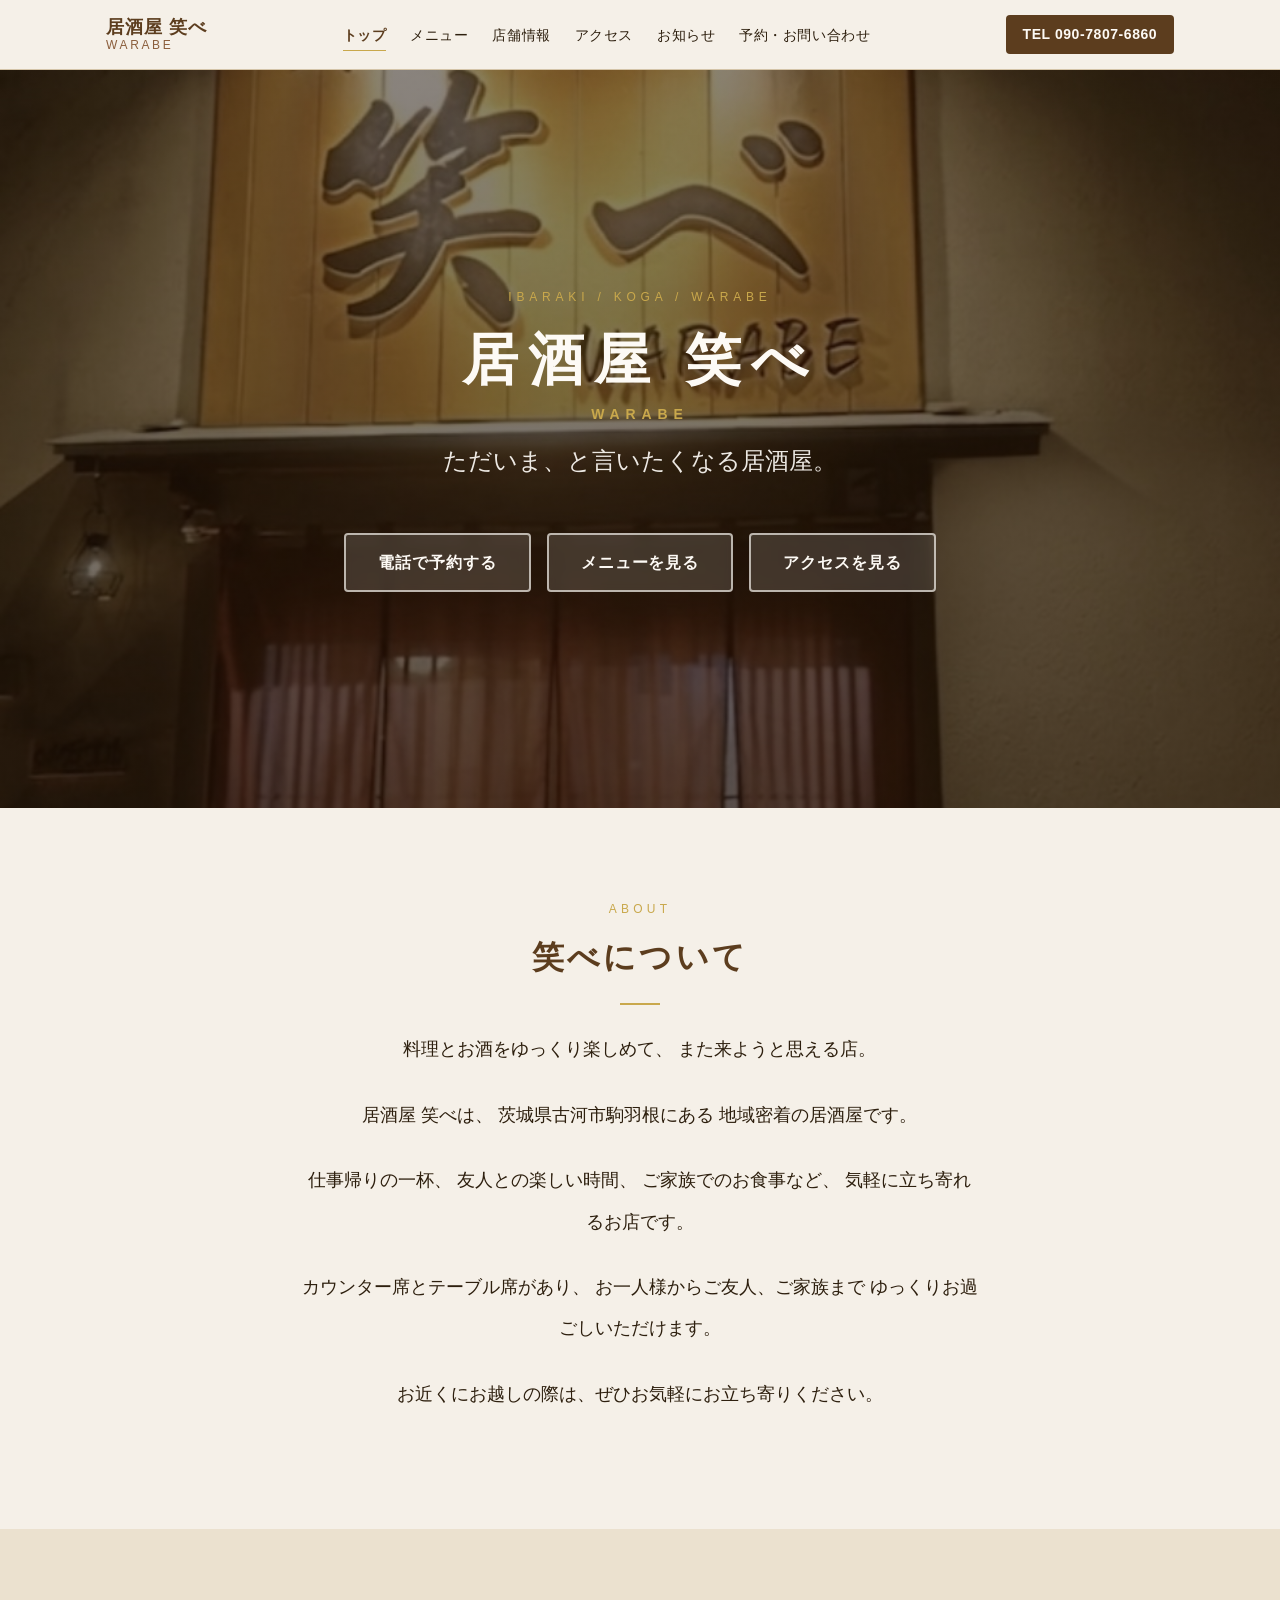
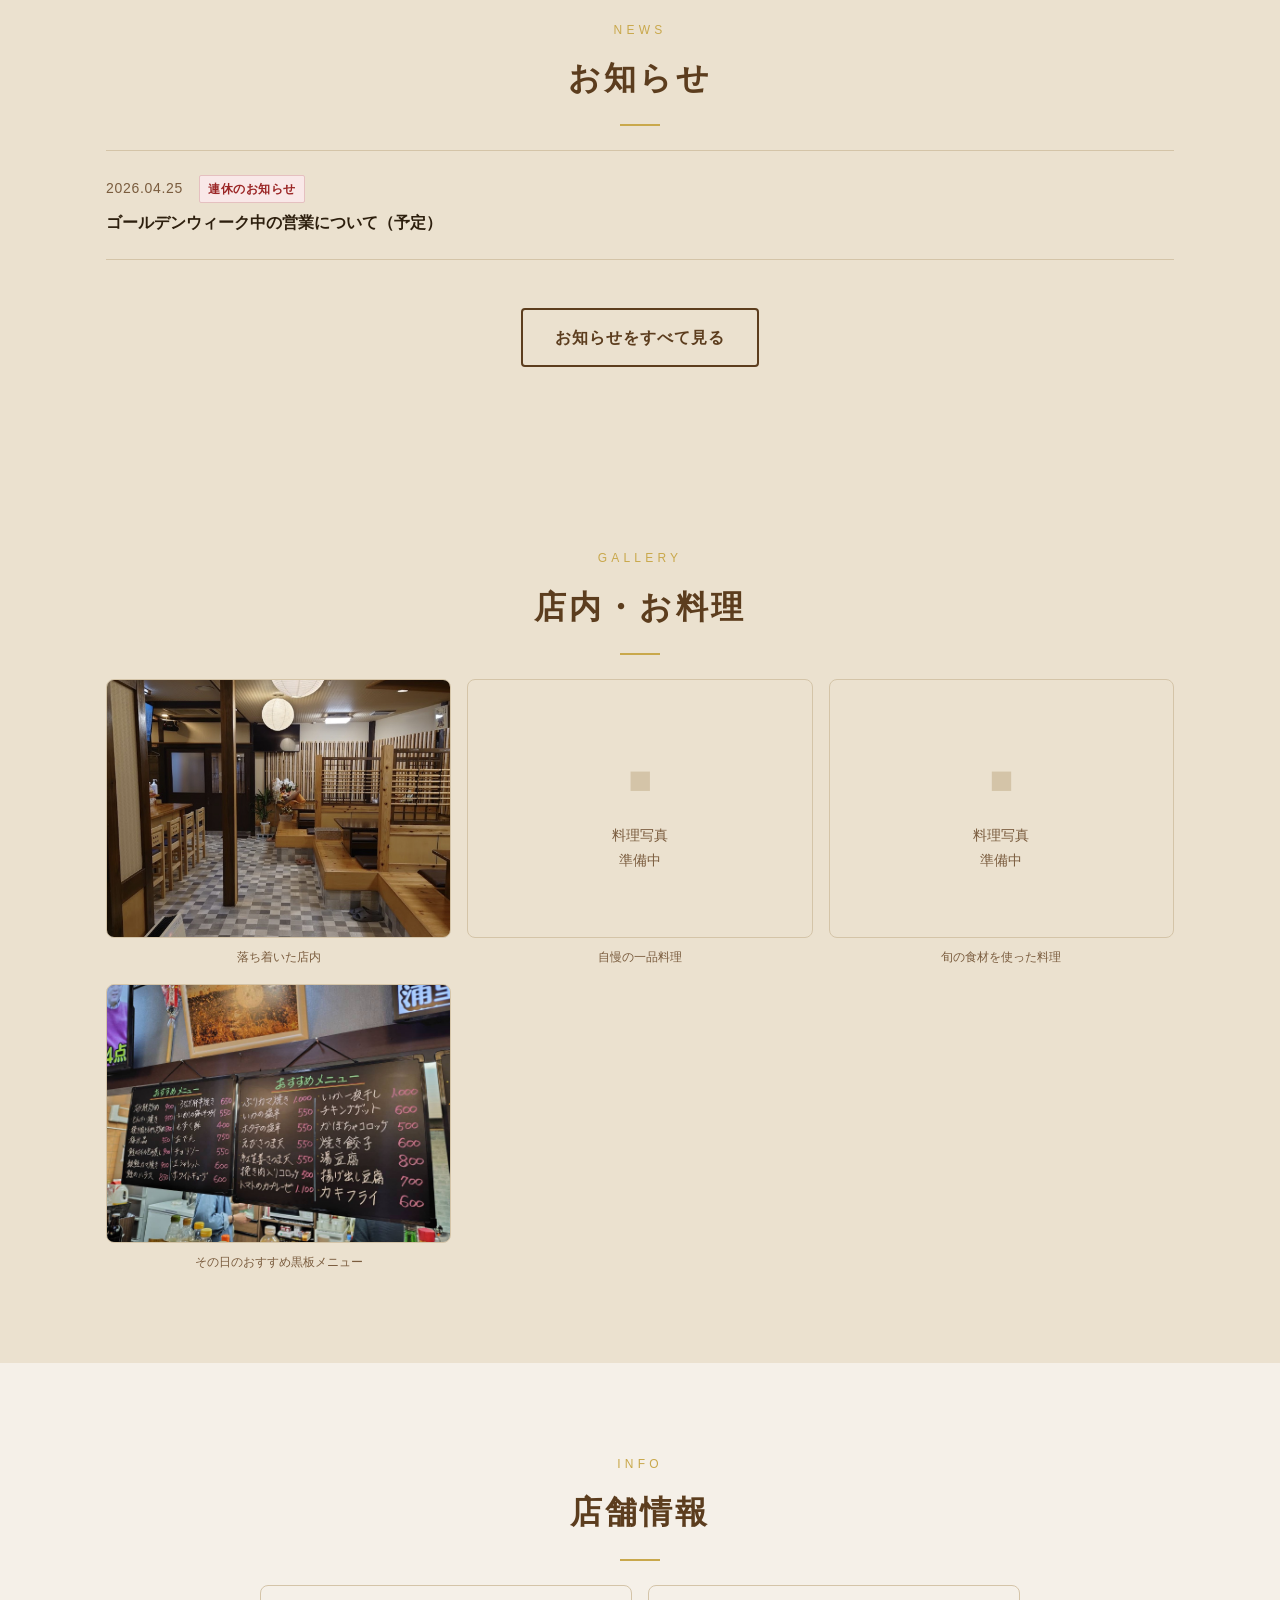
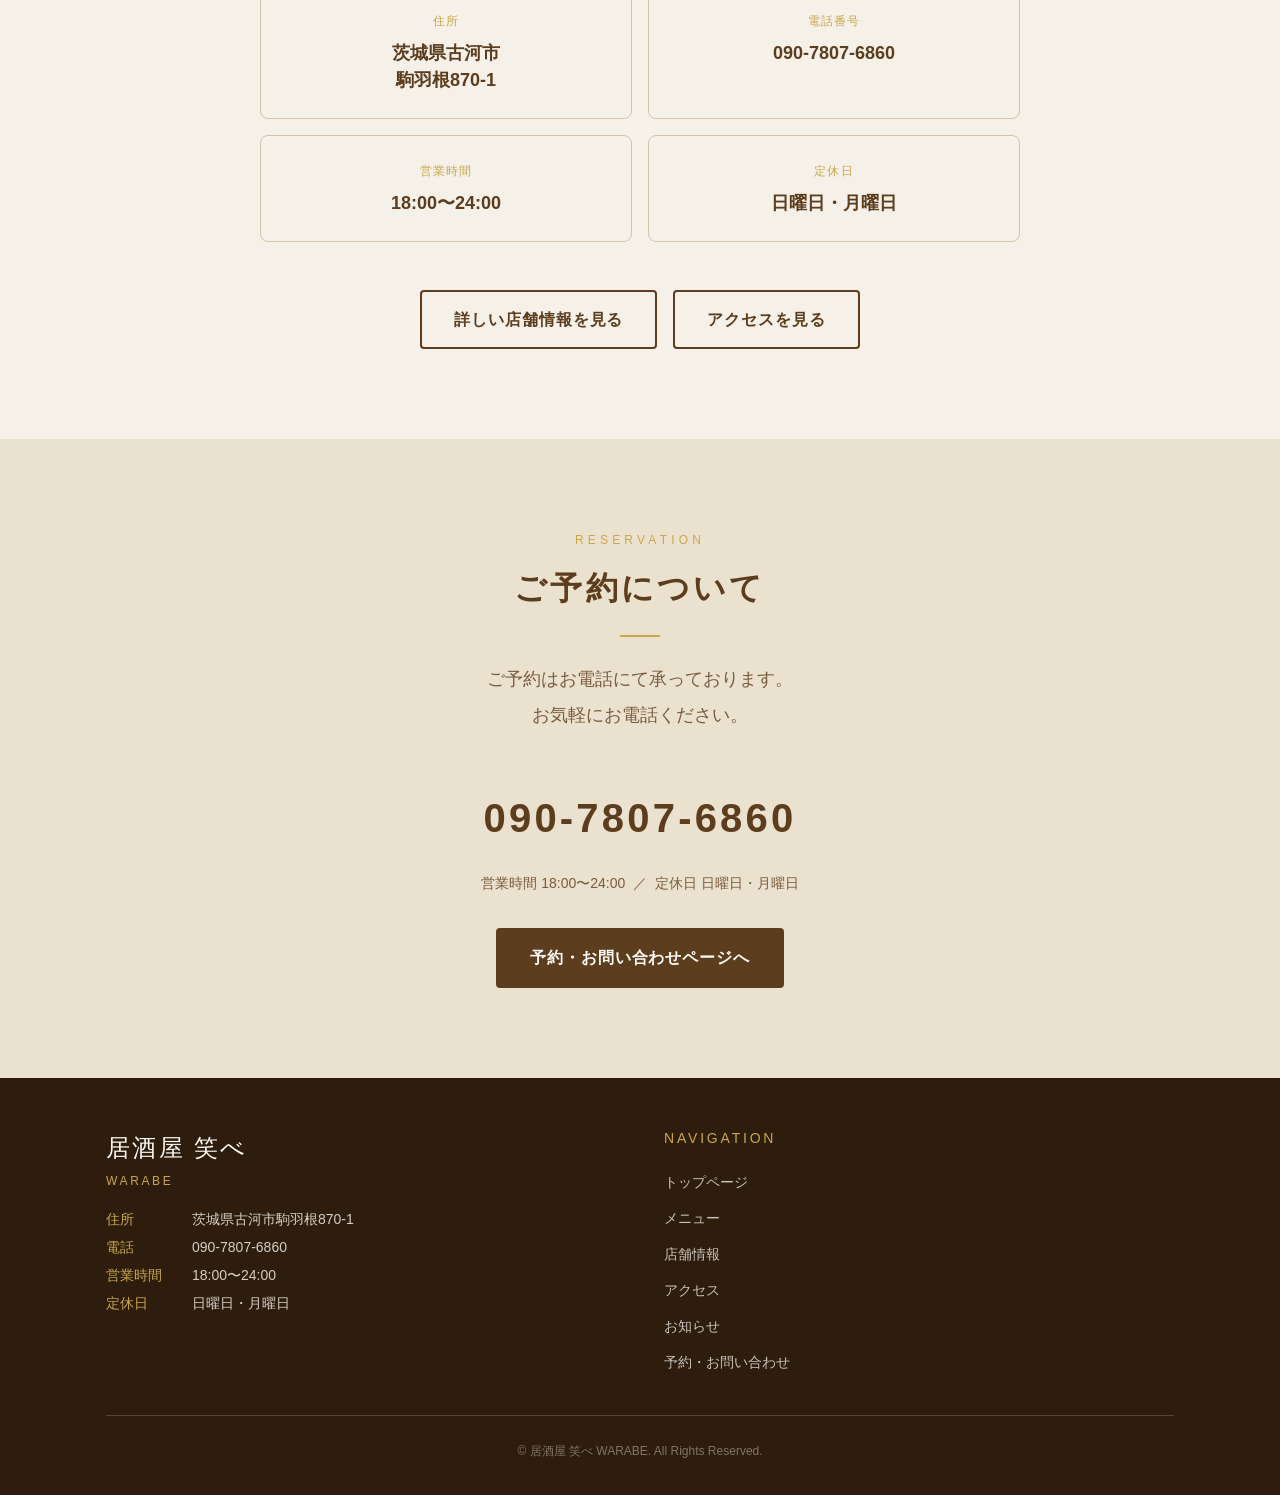
==== commit 782af943: "お知らせページ追加・メニュー修正・Search Console対応 - news.html 新規作成（お知らせページ） - 全ページナビに「お知らせ」リンク追加 - shop.html: 席情報更新（" ====
--- a/index.html
+++ b/index.html
@@ -7,6 +7,7 @@
     【編集ポイント】SEO用の説明文（検索エンジンに表示されます）
   ============================================ -->
   <meta name="description" content="居酒屋 笑べ（WARABE）は茨城県古河市駒羽根にある地域密着型の居酒屋。ただいま、と言いたくなる、落ち着いて飲める居酒屋です。営業時間 18:00〜24:00 / 定休日 日・月">
+  <meta name="google-site-verification" content="OCAfTmg5p0ywiF3w4mmZDgo4nFrXkQGxKW2Iz_oY5t8" />
   <title>居酒屋 笑べ WARABE｜茨城県古河市駒羽根の居酒屋</title>
   <link rel="stylesheet" href="style.css">
 </head>
@@ -33,6 +34,7 @@
           <li><a href="menu.html"    class="nav-link">メニュー</a></li>
           <li><a href="shop.html"    class="nav-link">店舗情報</a></li>
           <li><a href="access.html"  class="nav-link">アクセス</a></li>
+          <li><a href="news.html"    class="nav-link">お知らせ</a></li>
           <li><a href="contact.html" class="nav-link">予約・お問い合わせ</a></li>
         </ul>
       </nav>
@@ -57,6 +59,7 @@
       <li><a href="menu.html"    class="mobile-nav-link">メニュー</a></li>
       <li><a href="shop.html"    class="mobile-nav-link">店舗情報</a></li>
       <li><a href="access.html"  class="mobile-nav-link">アクセス</a></li>
+      <li><a href="news.html"    class="mobile-nav-link">お知らせ</a></li>
       <li><a href="contact.html" class="mobile-nav-link">予約・お問い合わせ</a></li>
     </ul>
   </nav>
@@ -138,7 +141,34 @@
 
 
     <!-- ============================================
-      3. 店内・料理写真ギャラリー
+      3. お知らせ
+      【編集ポイント】新しいお知らせを追加するときは <li class="news-item"> を先頭に追加
+                     お知らせページ（news.html）も合わせて更新してください
+    ============================================ -->
+    <section class="section section--alt">
+      <div class="container">
+        <span class="section-en">NEWS</span>
+        <h2 class="section-title">お知らせ</h2>
+
+        <ul class="news-list news-list--top">
+          <li class="news-item">
+            <div class="news-meta">
+              <time class="news-date" datetime="2026-04-25">2026.04.25</time>
+              <span class="news-tag news-tag--holiday">連休のお知らせ</span>
+            </div>
+            <p class="news-title">ゴールデンウィーク中の営業について（予定）</p>
+          </li>
+        </ul>
+
+        <div class="btn-group">
+          <a href="news.html" class="btn btn--outline">お知らせをすべて見る</a>
+        </div>
+      </div>
+    </section>
+
+
+    <!-- ============================================
+      4. 店内・料理写真ギャラリー
       【編集ポイント】
         - images フォルダの画像ファイルを差し替えると写真が更新されます
         - 写真を追加する場合は <div class="gallery-item"> ブロックをコピーして追加
@@ -329,6 +359,7 @@
             <li><a href="menu.html">メニュー</a></li>
             <li><a href="shop.html">店舗情報</a></li>
             <li><a href="access.html">アクセス</a></li>
+            <li><a href="news.html">お知らせ</a></li>
             <li><a href="contact.html">予約・お問い合わせ</a></li>
           </ul>
         </div>
@@ -350,3 +381,4 @@
   <script src="script.js"></script>
 </body>
 </html>
+<!-- deployed Sat Mar 28 08:29:00     2026 -->
--- a/style.css
+++ b/style.css
@@ -1262,7 +1262,194 @@
 
 
 /* ============================================
-  18. ユーティリティ
+  18. お知らせページ専用スタイル
+   ============================================ */
+
+/* お知らせ一覧 */
+.news-list {
+  padding: 0;
+  margin-bottom: var(--sp-xl);
+}
+
+.news-item {
+  border-bottom: 1px solid var(--color-border);
+  padding: var(--sp-md) 0;
+}
+
+.news-item:first-child {
+  border-top: 1px solid var(--color-border);
+}
+
+.news-meta {
+  display: flex;
+  align-items: center;
+  gap: var(--sp-sm);
+  margin-bottom: var(--sp-xs);
+  flex-wrap: wrap;
+}
+
+.news-date {
+  font-size: var(--fs-sm);
+  color: var(--color-muted);
+  letter-spacing: 0.05em;
+  white-space: nowrap;
+}
+
+/* カテゴリタグ */
+.news-tag {
+  display: inline-block;
+  font-size: var(--fs-xs);
+  padding: 0.15em 0.7em;
+  border-radius: 2px;
+  font-weight: bold;
+  letter-spacing: 0.04em;
+  white-space: nowrap;
+}
+
+.news-tag--holiday {
+  background-color: #f9e8e8;
+  color: #9b2626;
+  border: 1px solid #e5c0c0;
+}
+
+.news-tag--price {
+  background-color: #e8eef9;
+  color: #1e3d7a;
+  border: 1px solid #c0cce5;
+}
+
+.news-tag--info {
+  background-color: var(--bg-secondary);
+  color: var(--color-main);
+  border: 1px solid var(--color-border);
+}
+
+/* お知らせタイトル */
+.news-title {
+  font-size: var(--fs-md);
+  color: var(--color-text);
+  font-weight: bold;
+  margin-bottom: 0;
+  line-height: 1.5;
+}
+
+/* お知らせ本文 */
+.news-body {
+  margin-top: var(--sp-sm);
+  font-size: var(--fs-base);
+  color: var(--color-text);
+  line-height: 1.9;
+}
+
+.news-body p + p {
+  margin-top: var(--sp-sm);
+}
+
+/* お知らせ内テーブル（連休スケジュール等） */
+.news-table {
+  width: 100%;
+  max-width: 400px;
+  border-collapse: collapse;
+  margin: var(--sp-sm) 0;
+  font-size: var(--fs-sm);
+}
+
+.news-table th,
+.news-table td {
+  padding: 0.5em 0.75em;
+  border: 1px solid var(--color-border);
+  text-align: left;
+}
+
+.news-table th {
+  background-color: var(--bg-secondary);
+  color: var(--color-text);
+  font-weight: normal;
+  white-space: nowrap;
+}
+
+.news-table td {
+  color: var(--color-text);
+}
+
+.news-closed {
+  color: #9b2626;
+  font-weight: bold;
+}
+
+/* お知らせ内リンク */
+.news-link {
+  color: var(--color-sub);
+  text-decoration: underline;
+}
+
+.news-link:hover {
+  color: var(--color-main);
+}
+
+/* トップページのお知らせ（簡易表示） */
+.news-list--top .news-title {
+  font-size: var(--fs-base);
+}
+
+.news-list--top .news-item:hover .news-title {
+  color: var(--color-sub);
+}
+
+
+/* ============================================
+  19. ライトボックス（ギャラリー拡大表示）
+   ============================================ */
+.lightbox-overlay {
+  display: none;
+  position: fixed;
+  inset: 0;
+  background-color: rgba(0, 0, 0, 0.85);
+  z-index: 2000;
+  align-items: center;
+  justify-content: center;
+  padding: var(--sp-lg);
+  cursor: zoom-out;
+}
+
+.lightbox-overlay.is-open {
+  display: flex;
+}
+
+.lightbox-overlay img {
+  max-width: 100%;
+  max-height: 90vh;
+  object-fit: contain;
+  border-radius: var(--radius-md);
+  box-shadow: 0 8px 40px rgba(0, 0, 0, 0.6);
+  cursor: default;
+}
+
+.lightbox-close {
+  position: absolute;
+  top: 1rem;
+  right: 1.2rem;
+  background: none;
+  border: none;
+  color: #fff;
+  font-size: 2rem;
+  line-height: 1;
+  cursor: pointer;
+  opacity: 0.8;
+  padding: 0.25rem 0.5rem;
+}
+
+.lightbox-close:hover {
+  opacity: 1;
+}
+
+.gallery-item .img-wrap {
+  cursor: zoom-in;
+}
+
+
+/* ============================================
+  20. ユーティリティ
    ============================================ */
 .text-center {
   text-align: center;
